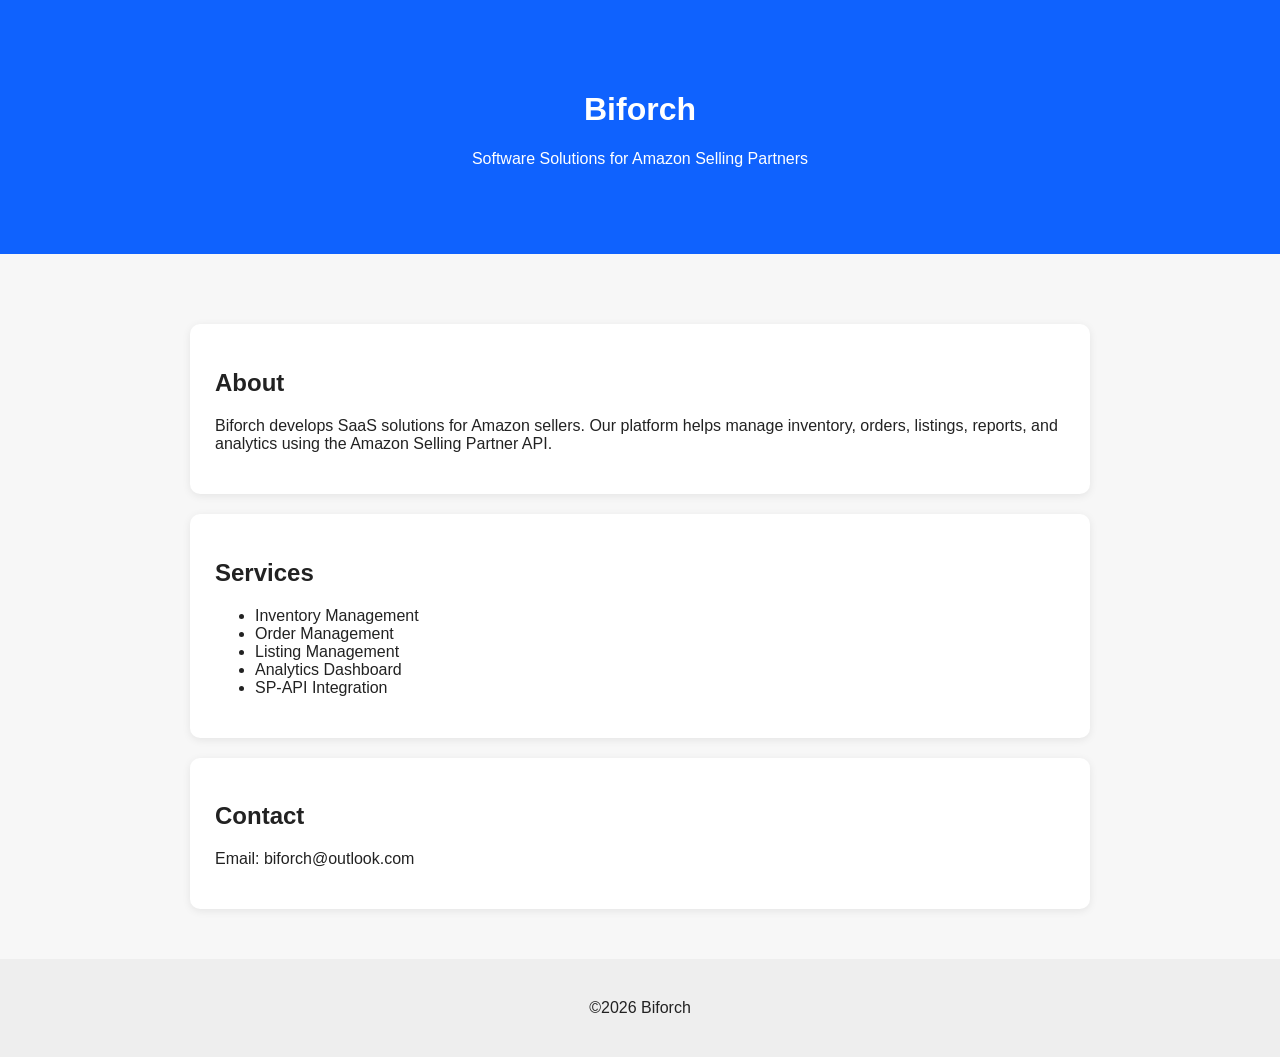
==== index.html @ a171452d "Create index.html" ====
<!DOCTYPE html>
<html lang="en">
<head>
<meta charset="UTF-8">
<meta name="viewport" content="width=device-width, initial-scale=1.0">
<title>Biforch</title>

<style>

body{
font-family:Arial,sans-serif;
margin:0;
background:#f7f7f7;
color:#222;
}

header{
background:#0f62fe;
color:white;
padding:70px 20px;
text-align:center;
}

section{
max-width:900px;
margin:auto;
padding:50px 20px;
}

.card{
background:white;
padding:25px;
border-radius:10px;
margin-top:20px;
box-shadow:0 2px 8px rgba(0,0,0,.08);
}

footer{
text-align:center;
padding:40px;
background:#eee;
}

</style>

</head>

<body>

<header>

<h1>Biforch</h1>

<p>Software Solutions for Amazon Selling Partners</p>

</header>

<section>

<div class="card">

<h2>About</h2>

<p>

Biforch develops SaaS solutions for Amazon sellers.
Our platform helps manage inventory, orders, listings,
reports, and analytics using the Amazon Selling Partner API.

</p>

</div>

<div class="card">

<h2>Services</h2>

<ul>

<li>Inventory Management</li>

<li>Order Management</li>

<li>Listing Management</li>

<li>Analytics Dashboard</li>

<li>SP-API Integration</li>

</ul>

</div>

<div class="card">

<h2>Contact</h2>

<p>

Email:

biforch@outlook.com

</p>

</div>

</section>

<footer>

©2026 Biforch

</footer>

</body>

</html>
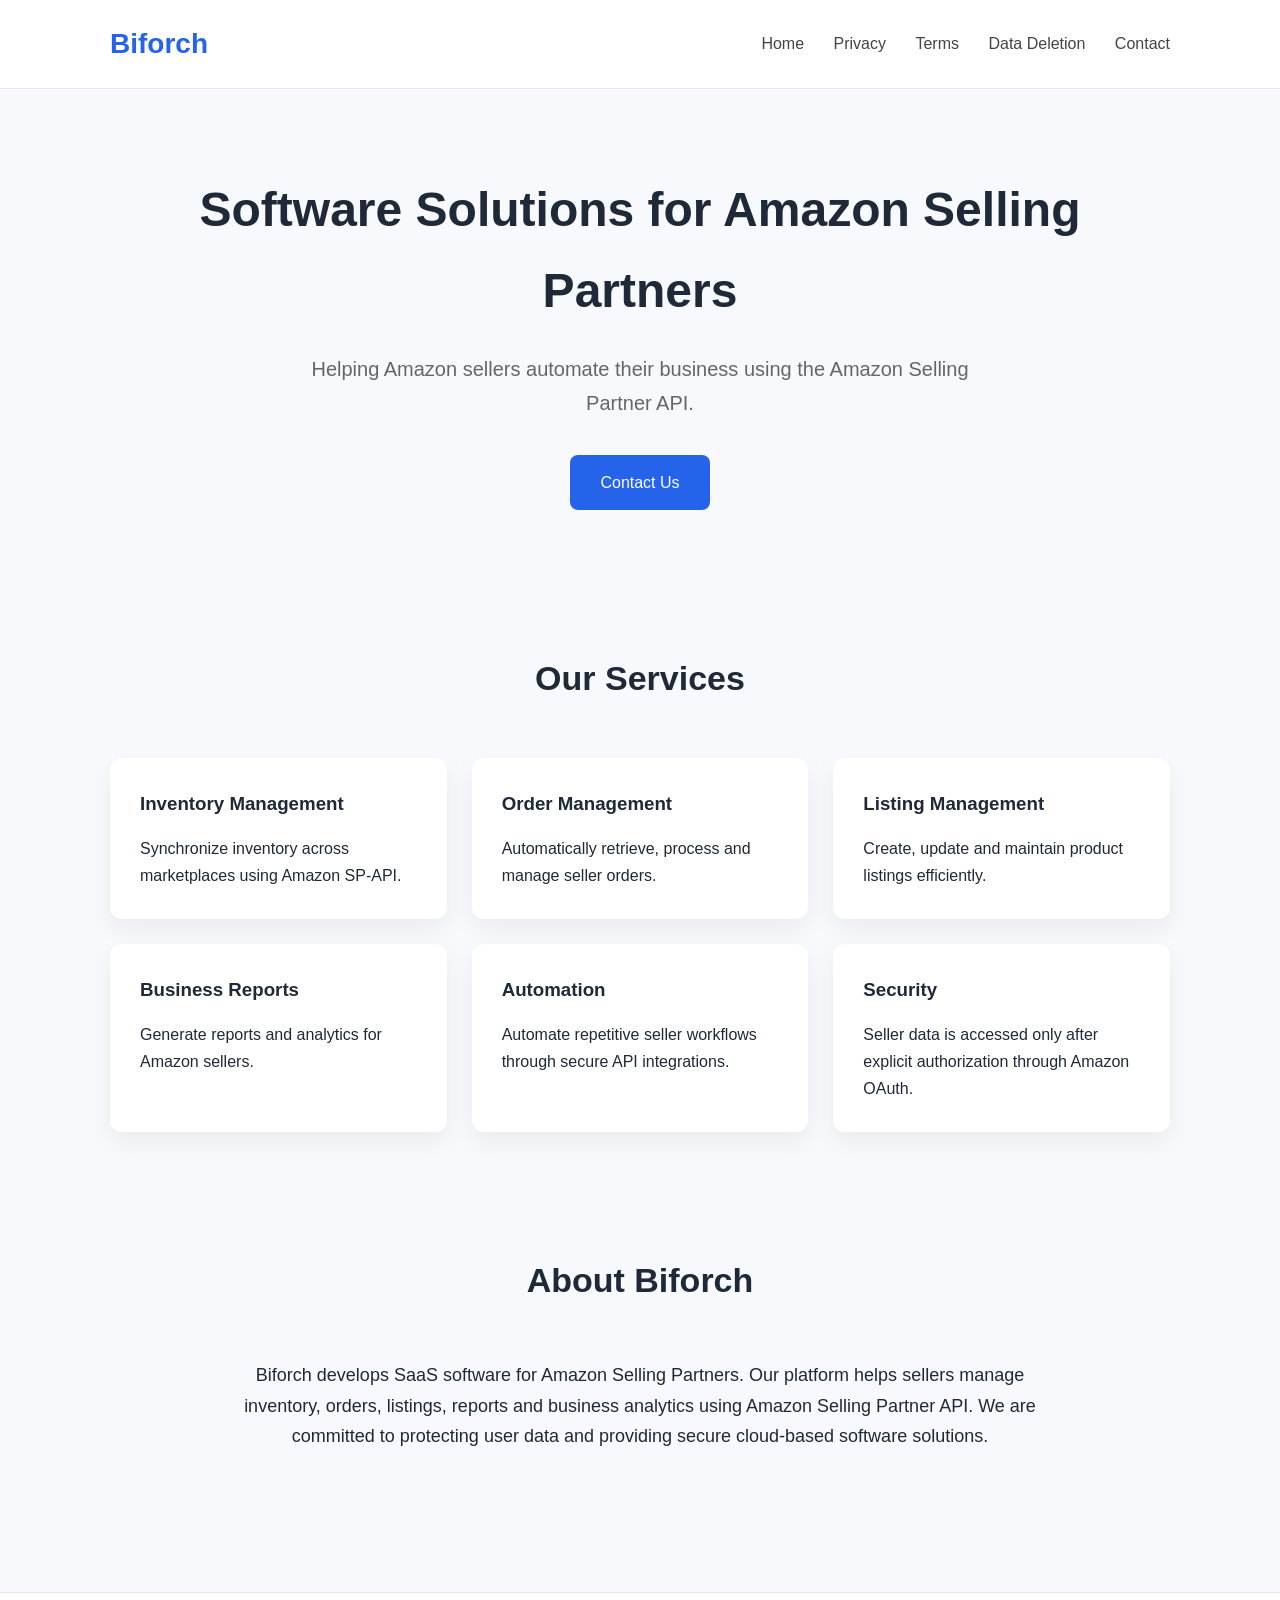
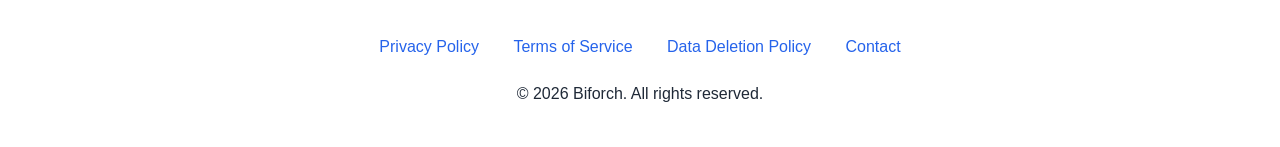
==== commit a9cbf0e3: "Update index.html" ====
--- a/index.html
+++ b/index.html
@@ -1,47 +1,15 @@
 <!DOCTYPE html>
 <html lang="en">
+
 <head>
+
 <meta charset="UTF-8">
+
 <meta name="viewport" content="width=device-width, initial-scale=1.0">
+
 <title>Biforch</title>
 
-<style>
-
-body{
-font-family:Arial,sans-serif;
-margin:0;
-background:#f7f7f7;
-color:#222;
-}
-
-header{
-background:#0f62fe;
-color:white;
-padding:70px 20px;
-text-align:center;
-}
-
-section{
-max-width:900px;
-margin:auto;
-padding:50px 20px;
-}
-
-.card{
-background:white;
-padding:25px;
-border-radius:10px;
-margin-top:20px;
-box-shadow:0 2px 8px rgba(0,0,0,.08);
-}
-
-footer{
-text-align:center;
-padding:40px;
-background:#eee;
-}
-
-</style>
+<link rel="stylesheet" href="style.css">
 
 </head>
 
@@ -49,67 +17,215 @@
 
 <header>
 
-<h1>Biforch</h1>
-
-<p>Software Solutions for Amazon Selling Partners</p>
+<nav>
+
+<div class="logo">
+
+Biforch
+
+</div>
+
+<div class="menu">
+
+<a href="index.html">Home</a>
+
+<a href="privacy.html">Privacy</a>
+
+<a href="terms.html">Terms</a>
+
+<a href="deletion.html">Data Deletion</a>
+
+<a href="contact.html">Contact</a>
+
+</div>
+
+</nav>
 
 </header>
 
-<section>
-
-<div class="card">
-
-<h2>About</h2>
-
-<p>
-
-Biforch develops SaaS solutions for Amazon sellers.
-Our platform helps manage inventory, orders, listings,
-reports, and analytics using the Amazon Selling Partner API.
-
-</p>
-
-</div>
-
-<div class="card">
-
-<h2>Services</h2>
-
-<ul>
-
-<li>Inventory Management</li>
-
-<li>Order Management</li>
-
-<li>Listing Management</li>
-
-<li>Analytics Dashboard</li>
-
-<li>SP-API Integration</li>
-
-</ul>
-
-</div>
-
-<div class="card">
-
-<h2>Contact</h2>
-
-<p>
-
-Email:
-
-biforch@outlook.com
-
-</p>
-
-</div>
+<section class="hero">
+
+<h1>
+
+Software Solutions for Amazon Selling Partners
+
+</h1>
+
+<p>
+
+Helping Amazon sellers automate their business using the Amazon Selling Partner API.
+
+</p>
+
+<a class="button" href="contact.html">
+
+Contact Us
+
+</a>
 
 </section>
 
+<div class="container">
+
+<h2 class="section-title">
+
+Our Services
+
+</h2>
+
+<div class="cards">
+
+<div class="card">
+
+<h3>
+
+Inventory Management
+
+</h3>
+
+<p>
+
+Synchronize inventory across marketplaces using Amazon SP-API.
+
+</p>
+
+</div>
+
+<div class="card">
+
+<h3>
+
+Order Management
+
+</h3>
+
+<p>
+
+Automatically retrieve, process and manage seller orders.
+
+</p>
+
+</div>
+
+<div class="card">
+
+<h3>
+
+Listing Management
+
+</h3>
+
+<p>
+
+Create, update and maintain product listings efficiently.
+
+</p>
+
+</div>
+
+<div class="card">
+
+<h3>
+
+Business Reports
+
+</h3>
+
+<p>
+
+Generate reports and analytics for Amazon sellers.
+
+</p>
+
+</div>
+
+<div class="card">
+
+<h3>
+
+Automation
+
+</h3>
+
+<p>
+
+Automate repetitive seller workflows through secure API integrations.
+
+</p>
+
+</div>
+
+<div class="card">
+
+<h3>
+
+Security
+
+</h3>
+
+<p>
+
+Seller data is accessed only after explicit authorization through Amazon OAuth.
+
+</p>
+
+</div>
+
+</div>
+
+</div>
+
+<div class="container">
+
+<h2 class="section-title">
+
+About Biforch
+
+</h2>
+
+<p style="text-align:center;font-size:18px;max-width:850px;margin:auto;">
+
+Biforch develops SaaS software for Amazon Selling Partners. Our platform helps sellers manage inventory, orders, listings, reports and business analytics using Amazon Selling Partner API. We are committed to protecting user data and providing secure cloud-based software solutions.
+
+</p>
+
+</div>
+
 <footer>
 
-©2026 Biforch
+<div class="footer-links">
+
+<a href="privacy.html">
+
+Privacy Policy
+
+</a>
+
+<a href="terms.html">
+
+Terms of Service
+
+</a>
+
+<a href="deletion.html">
+
+Data Deletion Policy
+
+</a>
+
+<a href="contact.html">
+
+Contact
+
+</a>
+
+</div>
+
+<p>
+
+© 2026 Biforch. All rights reserved.
+
+</p>
 
 </footer>
 
--- a/style.css
+++ b/style.css
@@ -0,0 +1,149 @@
+*{
+    margin:0;
+    padding:0;
+    box-sizing:border-box;
+}
+
+body{
+    font-family:Inter,Arial,Helvetica,sans-serif;
+    color:#1f2937;
+    background:#f7f9fc;
+    line-height:1.7;
+}
+
+a{
+    text-decoration:none;
+    color:#2563eb;
+}
+
+header{
+    background:#ffffff;
+    border-bottom:1px solid #e5e7eb;
+}
+
+nav{
+    max-width:1100px;
+    margin:auto;
+    display:flex;
+    justify-content:space-between;
+    align-items:center;
+    padding:20px;
+}
+
+.logo{
+    font-size:28px;
+    font-weight:bold;
+    color:#2563eb;
+}
+
+.menu a{
+    margin-left:25px;
+    color:#444;
+    font-weight:500;
+}
+
+.hero{
+    max-width:1100px;
+    margin:auto;
+    padding:80px 20px;
+    text-align:center;
+}
+
+.hero h1{
+    font-size:48px;
+    margin-bottom:20px;
+}
+
+.hero p{
+    font-size:20px;
+    color:#666;
+    max-width:700px;
+    margin:auto;
+}
+
+.button{
+    display:inline-block;
+    margin-top:35px;
+    padding:14px 30px;
+    background:#2563eb;
+    color:white;
+    border-radius:8px;
+    transition:.3s;
+}
+
+.button:hover{
+    background:#1d4ed8;
+}
+
+.container{
+    max-width:1100px;
+    margin:auto;
+    padding:60px 20px;
+}
+
+.section-title{
+    text-align:center;
+    font-size:34px;
+    margin-bottom:50px;
+}
+
+.cards{
+    display:grid;
+    grid-template-columns:repeat(auto-fit,minmax(260px,1fr));
+    gap:25px;
+}
+
+.card{
+    background:white;
+    border-radius:12px;
+    padding:30px;
+    box-shadow:0 10px 25px rgba(0,0,0,.06);
+}
+
+.card h3{
+    margin-bottom:15px;
+}
+
+.card ul{
+    margin-left:18px;
+}
+
+footer{
+    margin-top:80px;
+    background:white;
+    border-top:1px solid #e5e7eb;
+    text-align:center;
+    padding:40px;
+}
+
+.footer-links{
+    margin-bottom:20px;
+}
+
+.footer-links a{
+    margin:0 15px;
+}
+
+.page{
+    max-width:900px;
+    margin:auto;
+    padding:80px 20px;
+}
+
+.page h1{
+    margin-bottom:30px;
+}
+
+.page h2{
+    margin-top:30px;
+    margin-bottom:15px;
+}
+
+.page p{
+    margin-bottom:18px;
+}
+
+.page ul{
+    margin-left:20px;
+    margin-bottom:20px;
+}
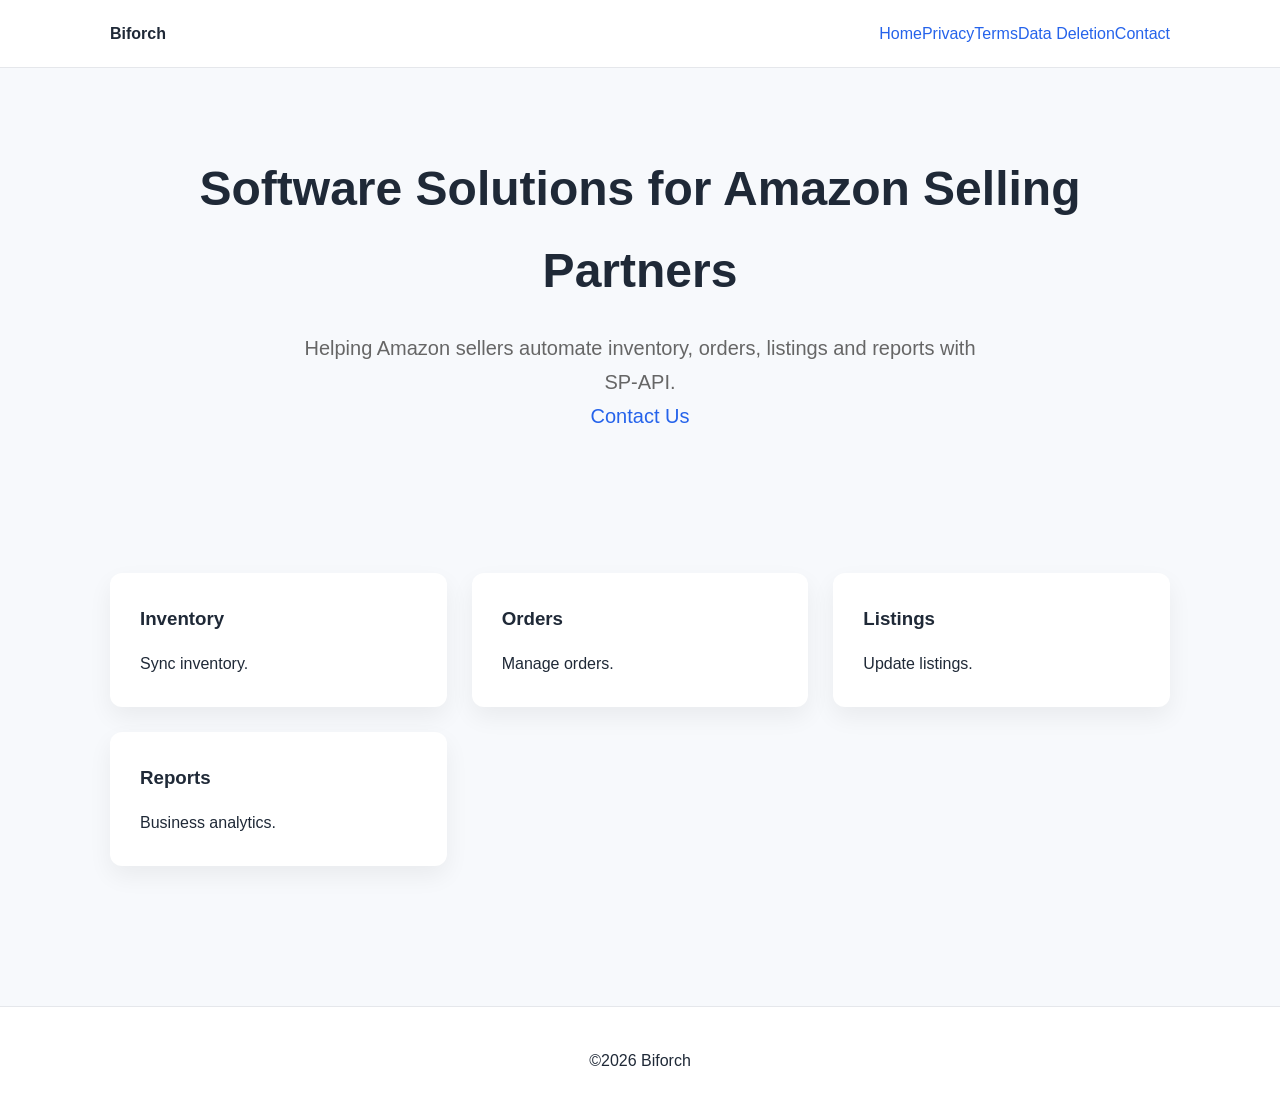
==== commit 239d3a0e: "Update index.html" ====
--- a/index.html
+++ b/index.html
@@ -1,234 +1 @@
-<!DOCTYPE html>
-<html lang="en">
-
-<head>
-
-<meta charset="UTF-8">
-
-<meta name="viewport" content="width=device-width, initial-scale=1.0">
-
-<title>Biforch</title>
-
-<link rel="stylesheet" href="style.css">
-
-</head>
-
-<body>
-
-<header>
-
-<nav>
-
-<div class="logo">
-
-Biforch
-
-</div>
-
-<div class="menu">
-
-<a href="index.html">Home</a>
-
-<a href="privacy.html">Privacy</a>
-
-<a href="terms.html">Terms</a>
-
-<a href="deletion.html">Data Deletion</a>
-
-<a href="contact.html">Contact</a>
-
-</div>
-
-</nav>
-
-</header>
-
-<section class="hero">
-
-<h1>
-
-Software Solutions for Amazon Selling Partners
-
-</h1>
-
-<p>
-
-Helping Amazon sellers automate their business using the Amazon Selling Partner API.
-
-</p>
-
-<a class="button" href="contact.html">
-
-Contact Us
-
-</a>
-
-</section>
-
-<div class="container">
-
-<h2 class="section-title">
-
-Our Services
-
-</h2>
-
-<div class="cards">
-
-<div class="card">
-
-<h3>
-
-Inventory Management
-
-</h3>
-
-<p>
-
-Synchronize inventory across marketplaces using Amazon SP-API.
-
-</p>
-
-</div>
-
-<div class="card">
-
-<h3>
-
-Order Management
-
-</h3>
-
-<p>
-
-Automatically retrieve, process and manage seller orders.
-
-</p>
-
-</div>
-
-<div class="card">
-
-<h3>
-
-Listing Management
-
-</h3>
-
-<p>
-
-Create, update and maintain product listings efficiently.
-
-</p>
-
-</div>
-
-<div class="card">
-
-<h3>
-
-Business Reports
-
-</h3>
-
-<p>
-
-Generate reports and analytics for Amazon sellers.
-
-</p>
-
-</div>
-
-<div class="card">
-
-<h3>
-
-Automation
-
-</h3>
-
-<p>
-
-Automate repetitive seller workflows through secure API integrations.
-
-</p>
-
-</div>
-
-<div class="card">
-
-<h3>
-
-Security
-
-</h3>
-
-<p>
-
-Seller data is accessed only after explicit authorization through Amazon OAuth.
-
-</p>
-
-</div>
-
-</div>
-
-</div>
-
-<div class="container">
-
-<h2 class="section-title">
-
-About Biforch
-
-</h2>
-
-<p style="text-align:center;font-size:18px;max-width:850px;margin:auto;">
-
-Biforch develops SaaS software for Amazon Selling Partners. Our platform helps sellers manage inventory, orders, listings, reports and business analytics using Amazon Selling Partner API. We are committed to protecting user data and providing secure cloud-based software solutions.
-
-</p>
-
-</div>
-
-<footer>
-
-<div class="footer-links">
-
-<a href="privacy.html">
-
-Privacy Policy
-
-</a>
-
-<a href="terms.html">
-
-Terms of Service
-
-</a>
-
-<a href="deletion.html">
-
-Data Deletion Policy
-
-</a>
-
-<a href="contact.html">
-
-Contact
-
-</a>
-
-</div>
-
-<p>
-
-© 2026 Biforch. All rights reserved.
-
-</p>
-
-</footer>
-
-</body>
-
-</html>
+<!DOCTYPE html><html><head><meta charset='utf-8'><meta name='viewport' content='width=device-width,initial-scale=1'><title>Biforch</title><link rel='stylesheet' href='style.css'></head><body><header><nav><b>Biforch</b><div><a href='index.html'>Home</a><a href='privacy.html'>Privacy</a><a href='terms.html'>Terms</a><a href='deletion.html'>Data Deletion</a><a href='contact.html'>Contact</a></div></nav></header><section class='hero'><h1>Software Solutions for Amazon Selling Partners</h1><p>Helping Amazon sellers automate inventory, orders, listings and reports with SP‑API.</p><p><a class='btn' href='contact.html'>Contact Us</a></p></section><div class='container'><div class='cards'><div class='card'><h3>Inventory</h3><p>Sync inventory.</p></div><div class='card'><h3>Orders</h3><p>Manage orders.</p></div><div class='card'><h3>Listings</h3><p>Update listings.</p></div><div class='card'><h3>Reports</h3><p>Business analytics.</p></div></div></div><footer>©2026 Biforch</footer></body></html>
